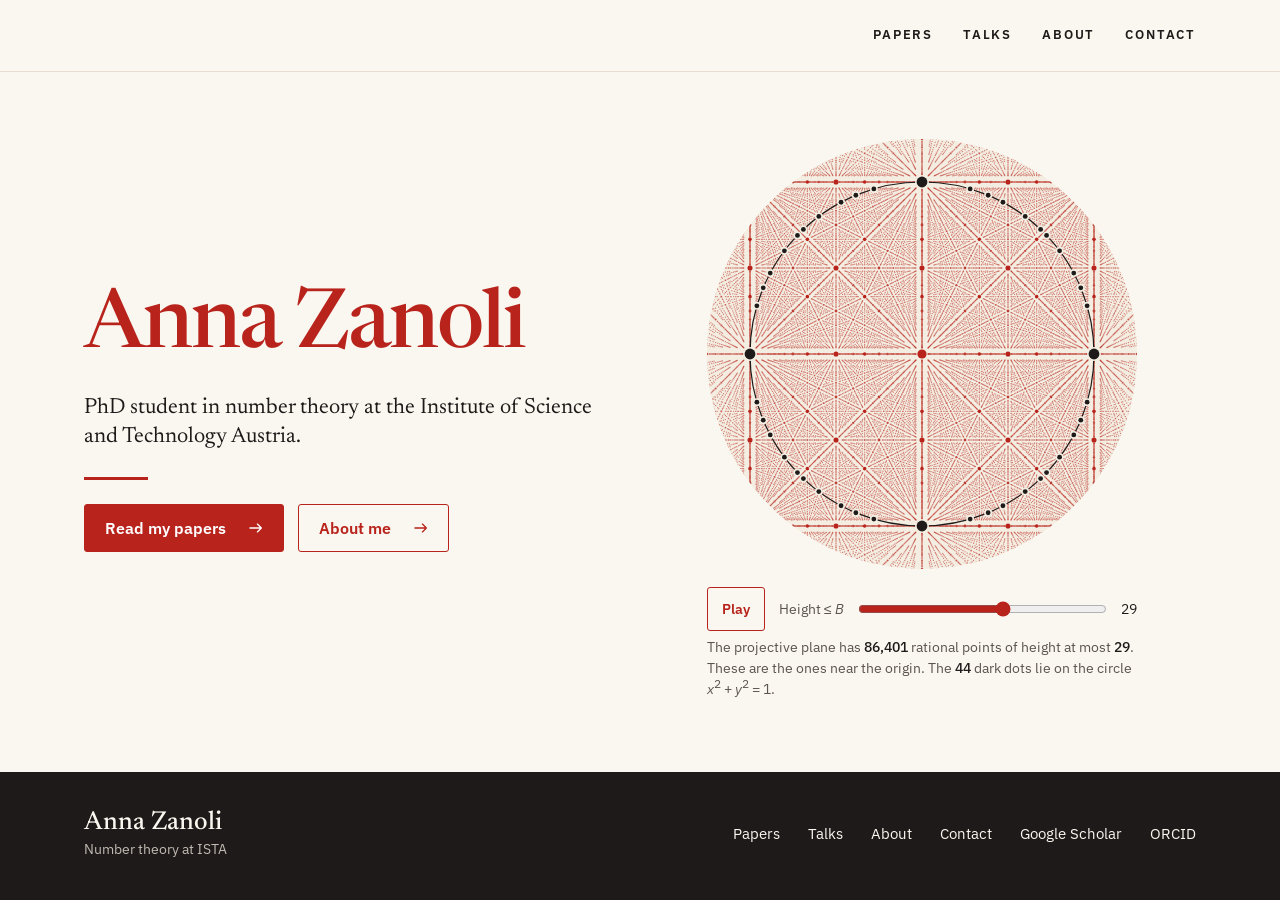
==== index.html @ 2ce8e05a "Add files via upload" ====
<!doctype html>
<html lang="en">
<head>
<meta charset="utf-8">
<meta name="viewport" content="width=device-width, initial-scale=1">
<title>Anna Zanoli · Number theory</title>
<meta name="description" content="Anna Zanoli is a PhD student in number theory at the Institute of Science and Technology Austria. She studies rational points on algebraic varieties.">
<meta property="og:type" content="website">
<meta property="og:title" content="Anna Zanoli · Number theory">
<meta property="og:description" content="PhD student in number theory at the Institute of Science and Technology Austria, working on rational points on algebraic varieties.">
<link rel="icon" href="favicon.svg" type="image/svg+xml">
<link rel="stylesheet" href="assets/site.css">
</head>
<body class="home">
<a class="skip" href="#main">Skip to content</a>

<header class="site-header">
  <nav class="site-nav wrap" aria-label="Main">
    <div class="nav-links">
      <a href="papers.html">Papers</a>
      <a href="talks.html">Talks</a>
      <a href="about.html">About</a>
      <a href="contact.html">Contact</a>
    </div>
  </nav>
</header>

<main id="main">

  <div class="hero wrap">
    <div class="hero-text">
      <h1>Anna Zanoli</h1>
      <p class="lede">PhD student in number theory at the Institute of Science and Technology Austria.</p>
      <div class="short-rule" aria-hidden="true"></div>
      <div class="buttons">
        <a class="btn arrow" href="papers.html">Read my papers</a>
        <a class="btn btn--ghost arrow" href="about.html">About me</a>
      </div>
    </div>

    <figure class="points" data-points>
      <canvas role="img" aria-label="Every rational point of bounded height in a window of the plane, drawn as a red dot. The points on the unit circle are drawn dark."></canvas>
      <figcaption>
        <div class="points-row">
          <button type="button" class="btn btn--ghost btn--small" data-play>Play</button>
          <label for="height-bound">Height ≤ <i>B</i></label>
          <input id="height-bound" type="range" min="2" max="48" step="1" value="32">
          <output for="height-bound" data-b>32</output>
        </div>
        <p>The projective plane has <b data-plane>114,049</b> rational points of height at most <b data-b>32</b>. These are the ones near the origin. The <b data-circle>44</b> dark dots lie on the circle <i>x</i><sup>2</sup> + <i>y</i><sup>2</sup> = 1.</p>
      </figcaption>
    </figure>
  </div>

  <!-- A section about your research themes will go here, below the opening. -->

</main>

<footer class="site-footer">
  <div class="wrap">
    <div>
      <div class="footer-name">Anna Zanoli</div>
      <div class="footer-sub">Number theory at ISTA</div>
    </div>
    <div class="footer-links">
      <a href="papers.html">Papers</a>
      <a href="talks.html">Talks</a>
      <a href="about.html">About</a>
      <a href="contact.html">Contact</a>
      <a href="https://scholar.google.com/citations?user=0lnLRWkAAAAJ&amp;hl=en">Google Scholar</a>
      <a href="https://orcid.org/0009-0009-5926-9120">ORCID</a>
    </div>
  </div>
</footer>

<script src="assets/points.js"></script>
</body>
</html>
---- assets/site.css ----
/* Anna Zanoli · site styles
   Layout idea: a light ground, serif headings, one red accent, hairline rules between bands.
   To change the red everywhere, edit --accent (and its darker hover shade) below. */

@font-face { font-family: "Newsreader"; font-style: normal; font-weight: 200 800; font-display: swap; src: url("fonts/newsreader-latin-opsz-normal.woff2") format("woff2"); }
@font-face { font-family: "Newsreader"; font-style: italic; font-weight: 200 800; font-display: swap; src: url("fonts/newsreader-latin-opsz-italic.woff2") format("woff2"); }
@font-face { font-family: "IBM Plex Sans"; font-style: normal; font-weight: 400; font-display: swap; src: url("fonts/ibm-plex-sans-latin-400-normal.woff2") format("woff2"); }
@font-face { font-family: "IBM Plex Sans"; font-style: italic; font-weight: 400; font-display: swap; src: url("fonts/ibm-plex-sans-latin-400-italic.woff2") format("woff2"); }
@font-face { font-family: "IBM Plex Sans"; font-style: normal; font-weight: 500; font-display: swap; src: url("fonts/ibm-plex-sans-latin-500-normal.woff2") format("woff2"); }
@font-face { font-family: "IBM Plex Sans"; font-style: normal; font-weight: 600; font-display: swap; src: url("fonts/ibm-plex-sans-latin-600-normal.woff2") format("woff2"); }
@font-face { font-family: "IBM Plex Mono"; font-style: normal; font-weight: 400; font-display: swap; src: url("fonts/ibm-plex-mono-latin-400-normal.woff2") format("woff2"); }
@font-face { font-family: "IBM Plex Mono"; font-style: normal; font-weight: 500; font-display: swap; src: url("fonts/ibm-plex-mono-latin-500-normal.woff2") format("woff2"); }

:root {
  --ground: #FAF7F0;
  --tint: #FBF3E6;
  --disc: #F4EEE2;
  --rule: #E6DFD2;
  --ink: #1D1A19;
  --text: #4A4442;
  --muted: #5B5350;
  --accent: #B8231C;
  --accent-dark: #8F1A14;
  --footer: #1D1A19;
  --footer-text: #FAF7F0;
  --footer-muted: #C2BAB3;
  --serif: "Newsreader", "Iowan Old Style", Georgia, serif;
  --sans: "IBM Plex Sans", "Helvetica Neue", Arial, sans-serif;
  --mono: "IBM Plex Mono", ui-monospace, Menlo, Consolas, monospace;
  --gutter: clamp(20px, 5vw, 64px);
  color-scheme: light;
}

*, *::before, *::after { box-sizing: border-box; }

html { -webkit-text-size-adjust: 100%; scroll-behavior: smooth; }

body {
  margin: 0;
  min-height: 100vh;
  min-height: 100dvh;
  display: flex;
  flex-direction: column;
  background: var(--ground);
  color: var(--ink);
  font-family: var(--sans);
  font-size: 16.5px;
  line-height: 1.55;
}

main { flex: 1 0 auto; }
.home main { display: flex; flex-direction: column; justify-content: center; }
.home .hero { padding-top: 56px; padding-bottom: 60px; }

h1, h2, h3, p, ul, ol, dl, dd, figure { margin: 0; }
sup, sub { line-height: 0; }
ul, ol { padding: 0; list-style: none; }

a { color: var(--accent); }
a:hover { color: var(--accent-dark); }

:focus-visible { outline: 2px solid var(--accent); outline-offset: 3px; border-radius: 2px; }

.wrap { width: 100%; max-width: 1240px; margin: 0 auto; padding-left: var(--gutter); padding-right: var(--gutter); }

.skip { position: absolute; left: var(--gutter); top: -60px; padding: 10px 14px; background: var(--ink); color: var(--ground); font-weight: 600; text-decoration: none; }
.skip:focus { top: 8px; color: var(--ground); }

/* An arrow drawn as a shape, so it looks the same on every computer. */
.arrow::after {
  content: "";
  display: inline-block;
  width: 0.95em;
  height: 0.7em;
  margin-left: 0.55em;
  background: currentColor;
  -webkit-mask: url("data:image/svg+xml,%3Csvg xmlns='http://www.w3.org/2000/svg' viewBox='0 0 19 14' fill='none' stroke='black' stroke-width='1.8' stroke-linecap='round' stroke-linejoin='round'%3E%3Cpath d='M1 7h16M11.5 1.5 17 7l-5.5 5.5'/%3E%3C/svg%3E") center / contain no-repeat;
          mask: url("data:image/svg+xml,%3Csvg xmlns='http://www.w3.org/2000/svg' viewBox='0 0 19 14' fill='none' stroke='black' stroke-width='1.8' stroke-linecap='round' stroke-linejoin='round'%3E%3Cpath d='M1 7h16M11.5 1.5 17 7l-5.5 5.5'/%3E%3C/svg%3E") center / contain no-repeat;
}

/* ---------- Top bar ---------- */

.site-header { border-bottom: 1px solid var(--rule); }
.site-nav { display: flex; flex-wrap: wrap; align-items: center; justify-content: space-between; gap: 0 32px; padding-top: 12px; padding-bottom: 12px; }
.wordmark { padding: 4px 0; font-family: var(--serif); font-size: 30px; font-weight: 500; letter-spacing: -0.01em; line-height: 1.3; color: var(--ink); text-decoration: none; }
.wordmark:hover { color: var(--ink); }
.nav-links { display: flex; flex-wrap: wrap; gap: 0 30px; }
.home .site-nav { justify-content: flex-end; min-height: 71px; }
.nav-links a { display: block; padding: 13px 0; font-size: 13px; font-weight: 600; letter-spacing: 0.14em; text-transform: uppercase; color: var(--ink); text-decoration: none; }
.nav-links a:hover, .nav-links a[aria-current="page"] { color: var(--accent); }

/* ---------- Home: opening ---------- */

.hero { display: flex; flex-wrap: wrap; align-items: center; gap: 48px 56px; padding-top: 72px; padding-bottom: 80px; }
.hero-text { flex: 1 1 440px; min-width: 0; display: flex; flex-direction: column; align-items: flex-start; gap: 24px; }
.hero h1 { font-family: var(--serif); font-size: clamp(52px, 6.4vw, 88px); font-weight: 500; line-height: 1; letter-spacing: -0.025em; color: var(--accent); }
.hero h1 em { font-weight: 400; color: var(--accent); white-space: nowrap; }
.lede { font-family: var(--serif); font-size: 22px; line-height: 1.35; color: var(--ink); }
.short-rule { width: 64px; height: 3px; background: var(--accent); }
.buttons { display: flex; flex-wrap: wrap; gap: 14px; }

.btn { display: inline-flex; align-items: center; justify-content: space-between; gap: 14px; min-height: 48px; padding: 0 20px; border: 1.5px solid var(--accent); border-radius: 3px; background: var(--accent); color: #FFFFFF; font-family: inherit; font-size: 15.5px; font-weight: 600; text-decoration: none; cursor: pointer; }
.btn:hover { background: var(--accent-dark); border-color: var(--accent-dark); color: #FFFFFF; }
.btn--ghost { background: transparent; color: var(--accent); }
.btn--ghost:hover { background: var(--accent); border-color: var(--accent); color: #FFFFFF; }
.btn--small { min-height: 44px; padding: 0 14px; font-size: 14px; }

/* ---------- The figure ---------- */

.points { flex: 1 1 480px; min-width: 0; display: flex; flex-direction: column; align-items: center; gap: 18px; }
.points canvas { display: block; width: 100%; max-width: 430px; aspect-ratio: 1 / 1; border-radius: 50%; background: var(--disc); }
.points figcaption { width: 100%; max-width: 430px; display: flex; flex-direction: column; gap: 6px; font-size: 14px; line-height: 1.5; color: var(--muted); }
.points-row { display: flex; align-items: center; gap: 14px; }
.points-row label { flex: 0 0 auto; }
.points-row input[type="range"] { flex: 1 1 0; min-width: 0; height: 44px; margin: 0; accent-color: var(--accent); cursor: pointer; }
.points-row output { flex: 0 0 2ch; text-align: right; font-family: var(--mono); color: var(--ink); }
.points b { font-weight: 500; color: var(--ink); font-variant-numeric: tabular-nums; }

/* ---------- Bands ---------- */

.band { border-top: 1px solid var(--rule); }
.band--tint { background: var(--tint); }
.band > .wrap { padding-top: 72px; padding-bottom: 76px; }

.section-title { font-family: var(--serif); font-size: 34px; font-weight: 500; line-height: 1.12; letter-spacing: -0.01em; }
.text-link { display: inline-block; padding: 10px 0; font-weight: 600; text-decoration: none; }

.stack { display: flex; flex-direction: column; align-items: flex-start; gap: 26px; }
.stack > .entries { align-self: stretch; }

/* ---------- Lists of papers and talks ---------- */

.entries { border-bottom: 1px solid var(--rule); }
.entry { display: flex; flex-wrap: wrap; align-items: baseline; gap: 4px 28px; padding: 18px 0; border-top: 1px solid var(--rule); }
.entry-num { flex: 0 0 36px; font-family: var(--mono); font-size: 14px; color: var(--accent); }
.entry-num--date { flex-basis: 136px; white-space: nowrap; }
.entry-body { flex: 999 1 420px; min-width: 0; display: flex; flex-direction: column; gap: 4px; }
.entry-title { font-family: var(--serif); font-size: 24px; font-weight: 500; line-height: 1.22; text-wrap: balance; }
.entry-title sub { font-size: 0.68em; }
.entry-meta { font-size: 15px; color: var(--muted); }
.entry-links { display: flex; gap: 22px; font-size: 14.5px; font-weight: 600; }
.entry-links a { padding: 12px 0; text-decoration: none; }
.entry-meta a, .facts dd a, .about-text p a, .profiles a { color: inherit; text-decoration-color: var(--accent); text-decoration-thickness: 1px; text-underline-offset: 3px; }
.entry-meta a:hover, .facts dd a:hover, .about-text p a:hover, .profiles a:hover { color: var(--accent); }
.empty-note { padding: 22px 0; border-top: 1px solid var(--rule); color: var(--muted); }

/* ---------- Inner pages ---------- */

.page-head { padding-top: 64px; padding-bottom: 44px; display: flex; flex-direction: column; align-items: flex-start; gap: 18px; }
.page-head h1 { font-family: var(--serif); font-size: clamp(40px, 4.6vw, 60px); font-weight: 500; line-height: 1.04; letter-spacing: -0.02em; }
.page-head p { max-width: 38em; font-size: 18px; color: var(--text); }
.page-body { padding-bottom: 96px; }

/* ---------- About ---------- */

.about { display: flex; flex-wrap: wrap; align-items: flex-start; gap: 40px 72px; }
.about-text { flex: 999 1 400px; min-width: 0; max-width: 600px; display: flex; flex-direction: column; gap: 16px; }
.about-text p { font-size: 18px; line-height: 1.6; color: var(--text); }
.facts { flex: 1 1 380px; min-width: 0; display: flex; flex-direction: column; gap: 14px; padding-top: 14px; border-top: 2px solid var(--accent); }
.facts-label { font-family: var(--mono); font-size: 13px; font-weight: 400; letter-spacing: 0.1em; text-transform: uppercase; color: var(--accent); }
.facts dl { display: flex; flex-direction: column; gap: 16px; }
.facts dt { font-weight: 600; }
.facts dd { color: var(--text); }

/* ---------- Contact ---------- */

.contact { display: flex; flex-wrap: wrap; align-items: center; justify-content: space-between; gap: 28px 56px; }
.contact-text .email { font-size: 20px; }
.contact-text { flex: 1 1 420px; min-width: 0; display: flex; flex-direction: column; gap: 10px; }
.contact-text p { color: var(--text); }
.contact-text .email { font-weight: 500; overflow-wrap: anywhere; }
.profiles { display: flex; flex-wrap: wrap; gap: 0 22px; }
.profiles a { display: block; padding: 10px 0; }

/* ---------- Footer ---------- */

.site-footer { background: var(--footer); color: var(--footer-text); }
.site-footer .wrap { display: flex; flex-wrap: wrap; align-items: center; justify-content: space-between; gap: 16px 48px; padding-top: 36px; padding-bottom: 40px; }
.footer-name { font-family: var(--serif); font-size: 26px; font-weight: 500; line-height: 1.2; }
.footer-sub { font-size: 13.5px; color: var(--footer-muted); }
.footer-links { display: flex; flex-wrap: wrap; gap: 0 28px; font-size: 15px; }
.footer-links a { display: block; padding: 11px 0; color: var(--footer-text); text-decoration: none; }
.footer-links a:hover { color: var(--footer-text); text-decoration: underline; }

/* ---------- Narrow screens ---------- */

@media (max-width: 640px) {
  .wordmark { font-size: 26px; }
  .nav-links { gap: 0 22px; }
  .hero, .home .hero { padding-top: 44px; padding-bottom: 56px; }
  .lede { font-size: 20px; }
  .band > .wrap { padding-top: 52px; padding-bottom: 56px; }
  .section-title { font-size: 30px; }
  .entry-title { font-size: 22px; }
  .entry-num { flex-basis: 100%; }
  .page-head { padding-top: 44px; padding-bottom: 32px; }
  .page-body { padding-bottom: 64px; }
}

@media (prefers-reduced-motion: reduce) {
  html { scroll-behavior: auto; }
}
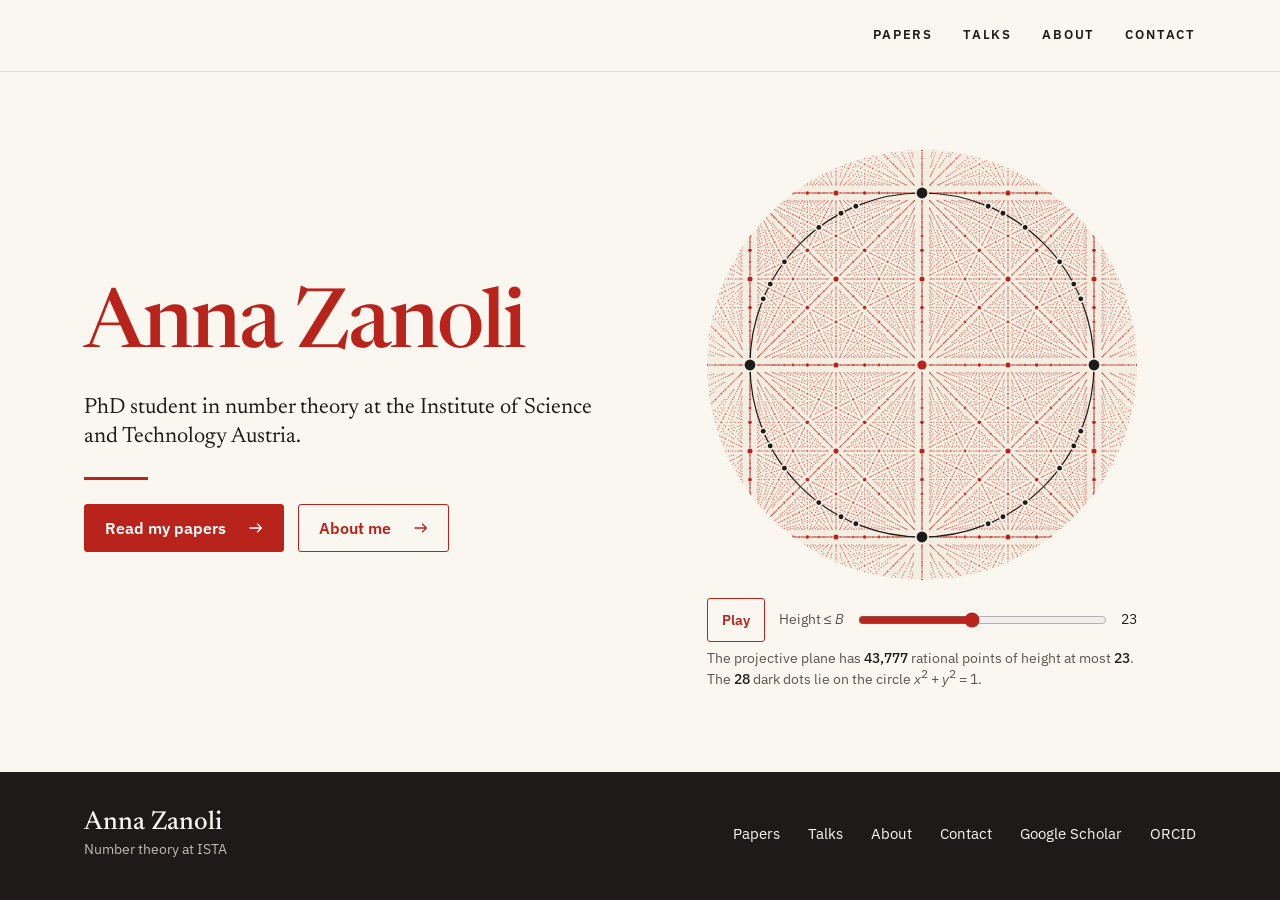
==== commit 33402613: "Add files via upload" ====
--- a/index.html
+++ b/index.html
@@ -47,7 +47,7 @@
           <input id="height-bound" type="range" min="2" max="48" step="1" value="32">
           <output for="height-bound" data-b>32</output>
         </div>
-        <p>The projective plane has <b data-plane>114,049</b> rational points of height at most <b data-b>32</b>. These are the ones near the origin. The <b data-circle>44</b> dark dots lie on the circle <i>x</i><sup>2</sup> + <i>y</i><sup>2</sup> = 1.</p>
+        <p>The projective plane has <b data-plane>114,049</b> rational points of height at most <b data-b>32</b>. The <b data-circle>44</b> dark dots lie on the circle <i>x</i><sup>2</sup> + <i>y</i><sup>2</sup> = 1.</p>
       </figcaption>
     </figure>
   </div>
--- a/assets/site.css
+++ b/assets/site.css
@@ -156,6 +156,9 @@
 .about { display: flex; flex-wrap: wrap; align-items: flex-start; gap: 40px 72px; }
 .about-text { flex: 999 1 400px; min-width: 0; max-width: 600px; display: flex; flex-direction: column; gap: 16px; }
 .about-text p { font-size: 18px; line-height: 1.6; color: var(--text); }
+.portrait { width: 100%; max-width: 320px; display: flex; flex-direction: column; gap: 6px; margin-bottom: 12px; }
+.portrait img { display: block; width: 100%; height: auto; }
+.portrait figcaption { font-size: 12.5px; font-style: italic; color: var(--muted); }
 .facts { flex: 1 1 380px; min-width: 0; display: flex; flex-direction: column; gap: 14px; padding-top: 14px; border-top: 2px solid var(--accent); }
 .facts-label { font-family: var(--mono); font-size: 13px; font-weight: 400; letter-spacing: 0.1em; text-transform: uppercase; color: var(--accent); }
 .facts dl { display: flex; flex-direction: column; gap: 16px; }
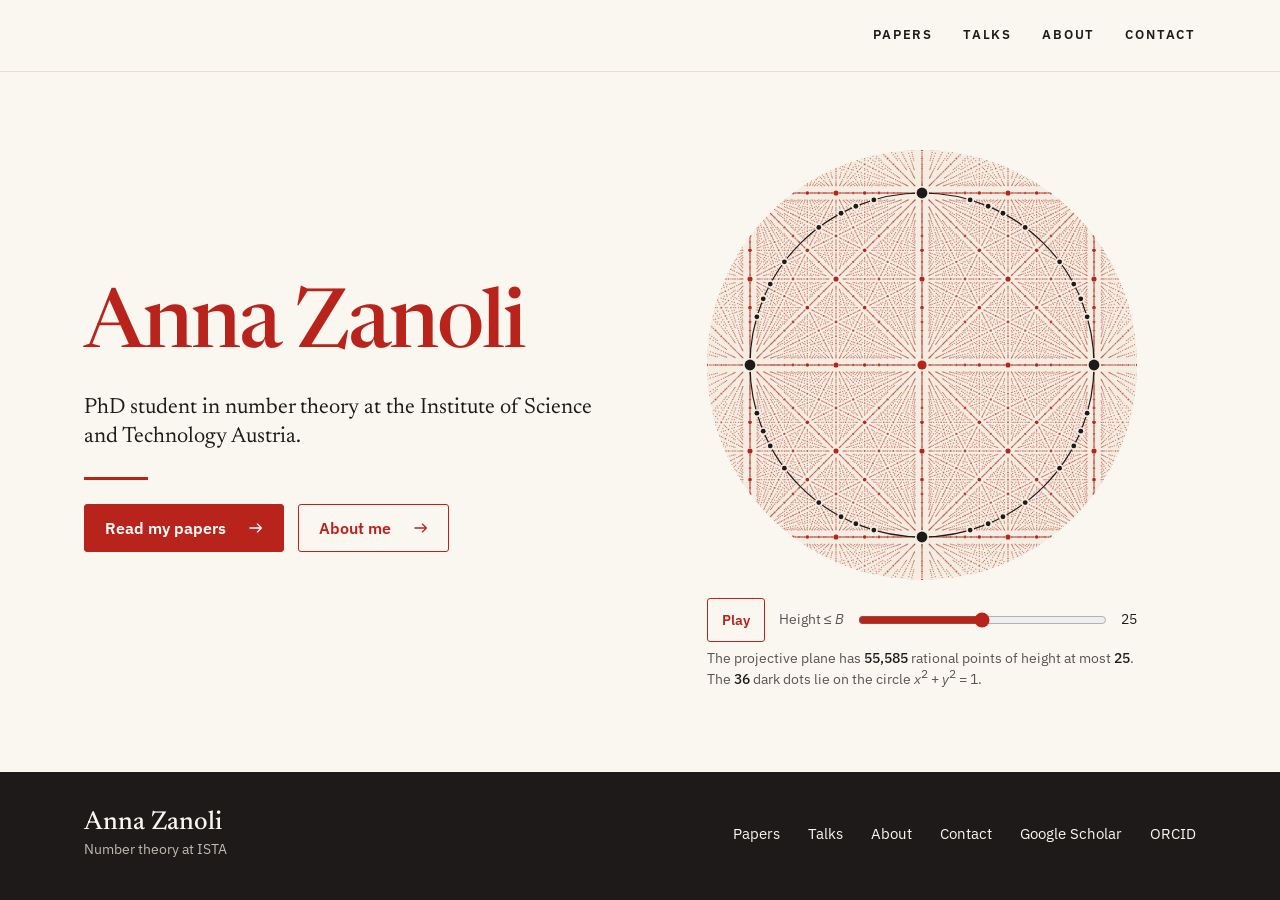
==== commit 2cca6437: "Add files via upload" ====
--- a/index.html
+++ b/index.html
@@ -9,7 +9,7 @@
 <meta property="og:title" content="Anna Zanoli · Number theory">
 <meta property="og:description" content="PhD student in number theory at the Institute of Science and Technology Austria, working on rational points on algebraic varieties.">
 <link rel="icon" href="favicon.svg" type="image/svg+xml">
-<link rel="stylesheet" href="assets/site.css">
+<link rel="stylesheet" href="assets/site.css?v=11">
 </head>
 <body class="home">
 <a class="skip" href="#main">Skip to content</a>
@@ -73,6 +73,6 @@
   </div>
 </footer>
 
-<script src="assets/points.js"></script>
+<script src="assets/points.js?v=11"></script>
 </body>
 </html>
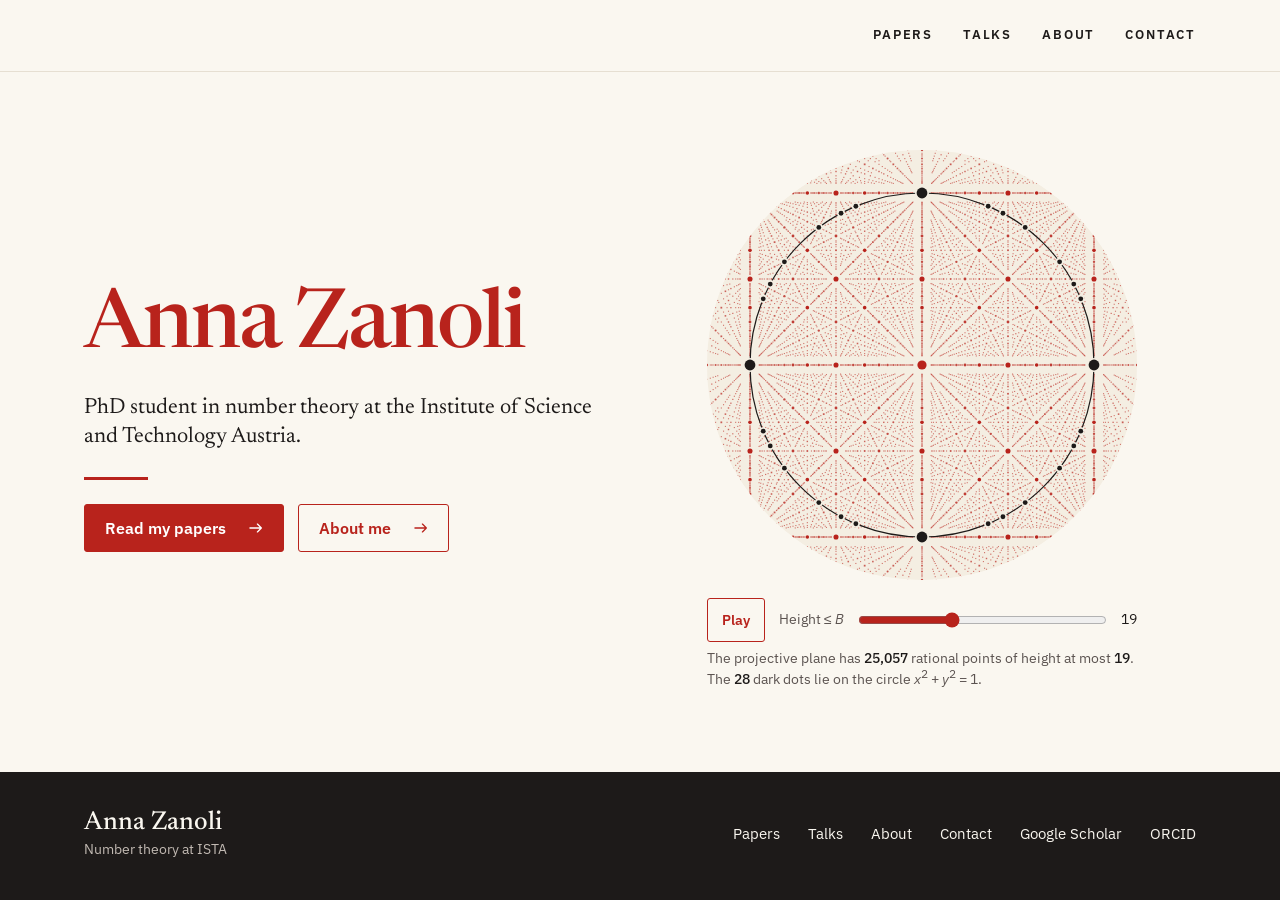
==== commit 8717c25b: "Add files via upload" ====
--- a/index.html
+++ b/index.html
@@ -9,7 +9,7 @@
 <meta property="og:title" content="Anna Zanoli · Number theory">
 <meta property="og:description" content="PhD student in number theory at the Institute of Science and Technology Austria, working on rational points on algebraic varieties.">
 <link rel="icon" href="favicon.svg" type="image/svg+xml">
-<link rel="stylesheet" href="assets/site.css?v=11">
+<link rel="stylesheet" href="assets/site.css?v=12">
 </head>
 <body class="home">
 <a class="skip" href="#main">Skip to content</a>
@@ -73,6 +73,6 @@
   </div>
 </footer>
 
-<script src="assets/points.js?v=11"></script>
+<script src="assets/points.js?v=12"></script>
 </body>
 </html>
